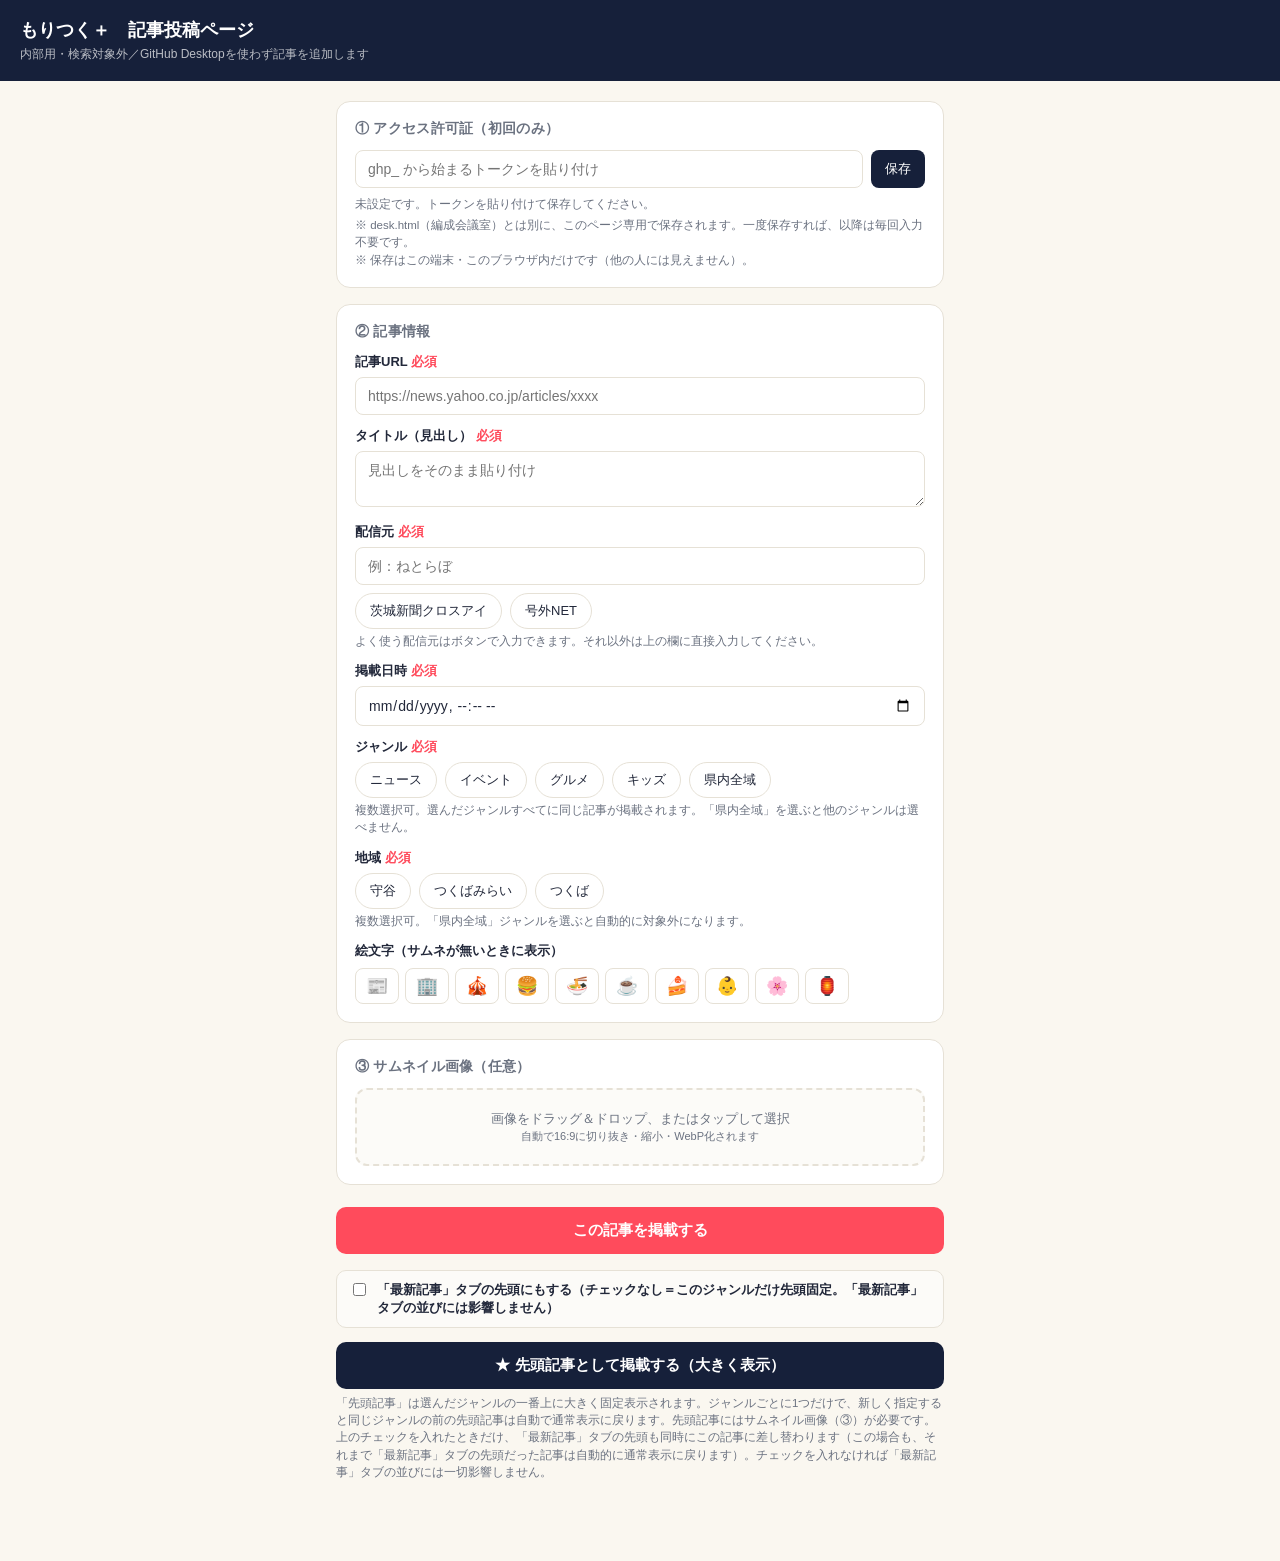
==== add-article.html @ 4d06459f "記事投稿ページジャンル複数選択" ====
<!DOCTYPE html>
<html lang="ja">
<head>
<meta charset="UTF-8">
<meta name="viewport" content="width=device-width, initial-scale=1.0">
<meta name="robots" content="noindex, nofollow">
<title>記事投稿 | もりつく＋（内部用）</title>
<style>
  :root{
    --navy:#16203A; --moriya:#2FA36B; --mirai:#F59E2D; --tsukuba:#3D7BFF; --onair:#FF4B5C;
    --bg:#FAF7F0; --card:#FFFFFF; --line:#E6E1D6; --text:#22283A; --sub:#6B7280;
  }
  *{box-sizing:border-box;}
  body{
    margin:0; font-family:"Hiragino Sans","Yu Gothic",sans-serif;
    background:var(--bg); color:var(--text); padding-bottom:60px;
  }
  header{
    background:var(--navy); color:#fff; padding:18px 20px;
  }
  header h1{margin:0; font-size:18px; font-weight:700;}
  header p{margin:4px 0 0; font-size:12px; opacity:.7;}
  main{max-width:640px; margin:0 auto; padding:20px 16px;}
  .card{
    background:var(--card); border:1px solid var(--line); border-radius:14px;
    padding:18px; margin-bottom:16px;
  }
  .card h2{font-size:14px; margin:0 0 12px; color:var(--sub); font-weight:700; letter-spacing:.02em;}
  label{display:block; font-size:13px; font-weight:600; margin:12px 0 6px;}
  label:first-child{margin-top:0;}
  input[type=text], input[type=url], input[type=datetime-local], textarea, select{
    width:100%; padding:10px 12px; border:1px solid var(--line); border-radius:8px;
    font-size:14px; font-family:inherit; background:#fff; color:var(--text);
  }
  textarea{resize:vertical; min-height:56px;}
  .chips{display:flex; gap:8px; flex-wrap:wrap;}
  .chip{
    padding:8px 14px; border-radius:999px; border:1px solid var(--line);
    background:#fff; font-size:13px; cursor:pointer; user-select:none;
  }
  .chip.on{color:#fff; border-color:transparent;}
  .chip[data-city=moriya].on{background:var(--moriya);}
  .chip[data-city=tsukubamirai].on{background:var(--mirai);}
  .chip[data-city=tsukuba].on{background:var(--tsukuba);}
  .chip[data-city].disabled{opacity:.35; pointer-events:none;}
  .chip[data-genre].disabled{opacity:.35; pointer-events:none;}
  .genre-select{display:flex; gap:8px; flex-wrap:wrap;}
  .genre-select .chip.on{background:var(--navy);}
  #sourceQuickRow .chip.on{background:var(--navy);}
  .emoji-row{display:flex; gap:6px; flex-wrap:wrap; margin-top:8px;}
  .emoji-btn{
    font-size:18px; padding:6px 10px; border-radius:8px; border:1px solid var(--line);
    background:#fff; cursor:pointer;
  }
  .emoji-btn.on{border-color:var(--navy); background:#EEF1F7;}
  .drop{
    border:2px dashed var(--line); border-radius:12px; padding:20px; text-align:center;
    color:var(--sub); font-size:13px; cursor:pointer; background:#FCFBF8;
  }
  .drop.drag{border-color:var(--tsukuba); color:var(--tsukuba);}
  .preview-wrap{margin-top:12px;}
  canvas{width:100%; max-width:100%; border-radius:10px; border:1px solid var(--line); display:block;}
  .slider-row{margin-top:10px;}
  .slider-row span{font-size:12px; color:var(--sub);}
  input[type=range]{width:100%;}
  .thumb-actions{display:flex; gap:8px; margin-top:8px;}
  .btn-sm{
    font-size:12px; padding:6px 10px; border-radius:8px; border:1px solid var(--line);
    background:#fff; cursor:pointer; color:var(--sub);
  }
  .submit-btn{
    width:100%; padding:14px; border:none; border-radius:10px; background:var(--onair);
    color:#fff; font-size:15px; font-weight:700; cursor:pointer; margin-top:6px;
  }
  .submit-btn:disabled{background:#ccc; cursor:not-allowed;}
  .submit-btn.feat{ background:var(--navy); margin-top:10px; }
  .submit-btn.feat:disabled{ background:#ccc; }
  .feat-all-row{
    display:flex; align-items:flex-start; gap:8px; font-weight:600; font-size:13px;
    margin:16px 0 4px; cursor:pointer; padding:10px 12px; border:1px solid var(--line);
    border-radius:10px; background:#FCFBF8;
  }
  .feat-all-row input[type=checkbox]{ width:auto; margin-top:2px; flex-shrink:0; }
  .feat-all-row span{ font-weight:600; color:var(--text); }
  .pat-row{display:flex; gap:8px;}
  .pat-row input{flex:1;}
  .pat-row button{
    padding:10px 14px; border-radius:8px; border:none; background:var(--navy);
    color:#fff; font-size:13px; cursor:pointer; white-space:nowrap;
  }
  .pat-status{font-size:12px; margin-top:8px;}
  .pat-status.ok{color:var(--moriya);}
  .pat-status.ng{color:var(--sub);}
  #log{
    font-size:13px; padding:12px 14px; border-radius:10px; margin-top:12px;
    display:none; white-space:pre-wrap; line-height:1.6;
  }
  #log.show{display:block;}
  #log.ok{background:#EAF7F0; color:#1E7A4C; border:1px solid #BFE6CF;}
  #log.err{background:#FDEDEC; color:#B3261E; border:1px solid #F3C6C3;}
  #log.busy{background:#EEF1F7; color:var(--navy); border:1px solid #D6DCEA;}
  .hint{font-size:11.5px; color:var(--sub); margin-top:4px; line-height:1.5;}
  .req{color:var(--onair);}
</style>
</head>
<body>

<header>
  <h1>もりつく＋　記事投稿ページ</h1>
  <p>内部用・検索対象外／GitHub Desktopを使わず記事を追加します</p>
</header>

<main>

  <div class="card">
    <h2>① アクセス許可証（初回のみ）</h2>
    <div class="pat-row">
      <input type="text" id="patInput" placeholder="ghp_ から始まるトークンを貼り付け">
      <button id="patSaveBtn" type="button">保存</button>
    </div>
    <div class="pat-status" id="patStatus">未設定です。トークンを貼り付けて保存してください。</div>
    <div class="hint">
      ※ desk.html（編成会議室）とは別に、このページ専用で保存されます。一度保存すれば、以降は毎回入力不要です。<br>
      ※ 保存はこの端末・このブラウザ内だけです（他の人には見えません）。
    </div>
  </div>

  <div class="card">
    <h2>② 記事情報</h2>

    <label>記事URL <span class="req">必須</span></label>
    <input type="url" id="f_url" placeholder="https://news.yahoo.co.jp/articles/xxxx">

    <label>タイトル（見出し） <span class="req">必須</span></label>
    <textarea id="f_title" placeholder="見出しをそのまま貼り付け"></textarea>

    <label>配信元 <span class="req">必須</span></label>
    <input type="text" id="f_source" placeholder="例：ねとらぼ">
    <div class="chips" id="sourceQuickRow" style="margin-top:8px;">
      <div class="chip" data-source="茨城新聞クロスアイ">茨城新聞クロスアイ</div>
      <div class="chip" data-source="号外NET">号外NET</div>
    </div>
    <div class="hint">よく使う配信元はボタンで入力できます。それ以外は上の欄に直接入力してください。</div>

    <label>掲載日時 <span class="req">必須</span></label>
    <input type="datetime-local" id="f_date">

    <label>ジャンル <span class="req">必須</span></label>
    <div class="genre-select" id="genreSelect">
      <div class="chip" data-genre="news">ニュース</div>
      <div class="chip" data-genre="event">イベント</div>
      <div class="chip" data-genre="gourmet">グルメ</div>
      <div class="chip" data-genre="kids">キッズ</div>
      <div class="chip" data-genre="ibaraki">県内全域</div>
    </div>
    <div class="hint" id="genreHint">複数選択可。選んだジャンルすべてに同じ記事が掲載されます。「県内全域」を選ぶと他のジャンルは選べません。</div>

    <label>地域 <span id="cityReq" class="req">必須</span></label>
    <div class="chips" id="cityChips">
      <div class="chip" data-city="moriya">守谷</div>
      <div class="chip" data-city="tsukubamirai">つくばみらい</div>
      <div class="chip" data-city="tsukuba">つくば</div>
    </div>
    <div class="hint" id="cityHint">複数選択可。「県内全域」ジャンルを選ぶと自動的に対象外になります。</div>

    <label>絵文字（サムネが無いときに表示）</label>
    <div class="emoji-row" id="emojiRow">
      <div class="emoji-btn" data-emoji="📰">📰</div>
      <div class="emoji-btn" data-emoji="🏢">🏢</div>
      <div class="emoji-btn" data-emoji="🎪">🎪</div>
      <div class="emoji-btn" data-emoji="🍔">🍔</div>
      <div class="emoji-btn" data-emoji="🍜">🍜</div>
      <div class="emoji-btn" data-emoji="☕">☕</div>
      <div class="emoji-btn" data-emoji="🍰">🍰</div>
      <div class="emoji-btn" data-emoji="👶">👶</div>
      <div class="emoji-btn" data-emoji="🌸">🌸</div>
      <div class="emoji-btn" data-emoji="🏮">🏮</div>
    </div>
  </div>

  <div class="card">
    <h2>③ サムネイル画像（任意）</h2>
    <div class="drop" id="dropZone">
      画像をドラッグ＆ドロップ、またはタップして選択<br>
      <span style="font-size:11px;">自動で16:9に切り抜き・縮小・WebP化されます</span>
    </div>
    <input type="file" id="fileInput" accept="image/*" style="display:none;">
    <div class="preview-wrap" id="previewWrap" style="display:none;">
      <canvas id="canvas" width="1200" height="675"></canvas>
      <div class="slider-row">
        <span id="sliderLabel">切り取り位置</span>
        <input type="range" id="posSlider" min="0" max="100" value="50">
      </div>
      <div class="thumb-actions">
        <button type="button" class="btn-sm" id="clearThumbBtn">サムネを外す</button>
        <span class="hint" id="sizeHint" style="margin:auto 0 auto 4px;"></span>
      </div>
    </div>
  </div>

  <button type="button" class="submit-btn" id="submitBtn">この記事を掲載する</button>

  <label class="feat-all-row" for="featAllCheck">
    <input type="checkbox" id="featAllCheck">
    <span>「最新記事」タブの先頭にもする（チェックなし＝このジャンルだけ先頭固定。「最新記事」タブの並びには影響しません）</span>
  </label>
  <button type="button" class="submit-btn feat" id="submitFeatBtn">★ 先頭記事として掲載する（大きく表示）</button>
  <div class="hint" style="margin-top:6px;">
    「先頭記事」は選んだジャンルの一番上に大きく固定表示されます。ジャンルごとに1つだけで、新しく指定すると同じジャンルの前の先頭記事は自動で通常表示に戻ります。先頭記事にはサムネイル画像（③）が必要です。<br>
    上のチェックを入れたときだけ、「最新記事」タブの先頭も同時にこの記事に差し替わります（この場合も、それまで「最新記事」タブの先頭だった記事は自動的に通常表示に戻ります）。チェックを入れなければ「最新記事」タブの並びには一切影響しません。
  </div>
  <div id="log"></div>

</main>

<script>
(function(){
  const OWNER = "t-h0606";
  const REPO = "moritsuku-plus";
  const ARTICLES_PATH = "data/articles.json";
  const THUMB_DIR = "images/thumbs";
  const PAT_KEY = "moritsuku_add_article_pat";

  // ---------- PAT ----------
  const patInput = document.getElementById('patInput');
  const patStatus = document.getElementById('patStatus');

  function loadPat(){ return localStorage.getItem(PAT_KEY) || ""; }
  function refreshPatStatus(){
    const pat = loadPat();
    if(pat){
      patStatus.textContent = "設定済みです（保存済みのトークンを使用します）";
      patStatus.className = "pat-status ok";
      patInput.value = "";
      patInput.placeholder = "変更する場合はここに新しいトークンを貼り付け";
    } else {
      patStatus.textContent = "未設定です。トークンを貼り付けて保存してください。";
      patStatus.className = "pat-status ng";
    }
  }
  document.getElementById('patSaveBtn').addEventListener('click', function(){
    const v = patInput.value.trim();
    if(!v){ alert("トークンを入力してください"); return; }
    localStorage.setItem(PAT_KEY, v);
    refreshPatStatus();
  });
  refreshPatStatus();

  // ---------- ジャンル・地域 ----------
  const selectedGenres = new Set();
  const selectedCities = new Set();

  function updateGenreLock(){
    // 「県内全域」を選んでいる間は他のジャンルを選べないようにする（互いに排他）
    const isIbaraki = selectedGenres.has('ibaraki');
    document.querySelectorAll('#genreSelect .chip').forEach(el=>{
      if (el.dataset.genre !== 'ibaraki') el.classList.toggle('disabled', isIbaraki);
    });
  }

  document.querySelectorAll('#genreSelect .chip').forEach(el=>{
    el.addEventListener('click', function(){
      const g = el.dataset.genre;
      if (g === 'ibaraki') {
        if (selectedGenres.has('ibaraki')) {
          selectedGenres.delete('ibaraki');
          el.classList.remove('on');
        } else {
          // 県内全域を選んだら、他のジャンルはすべて解除する
          selectedGenres.clear();
          selectedGenres.add('ibaraki');
          document.querySelectorAll('#genreSelect .chip').forEach(x => x.classList.remove('on'));
          el.classList.add('on');
        }
      } else {
        if (selectedGenres.has('ibaraki')) return; // 念のための保険（通常はdisabledで弾かれる）
        if (selectedGenres.has(g)) {
          selectedGenres.delete(g);
          el.classList.remove('on');
        } else {
          selectedGenres.add(g);
          el.classList.add('on');
        }
      }
      updateGenreLock();
      updateCityLock();
    });
  });

  function updateCityLock(){
    const isIbaraki = selectedGenres.has('ibaraki');
    document.querySelectorAll('#cityChips .chip').forEach(el=>{
      el.classList.toggle('disabled', isIbaraki);
      if(isIbaraki){ el.classList.remove('on'); selectedCities.delete(el.dataset.city); }
    });
    document.getElementById('cityReq').style.display = isIbaraki ? 'none' : 'inline';
    document.getElementById('cityHint').textContent = isIbaraki
      ? "「県内全域」ジャンルのため、地域は自動的に対象外（空）になります。"
      : "複数選択可。「県内全域」ジャンルを選ぶと自動的に対象外になります。";
  }

  document.querySelectorAll('#cityChips .chip').forEach(el=>{
    el.addEventListener('click', function(){
      if(el.classList.contains('disabled')) return;
      el.classList.toggle('on');
      const c = el.dataset.city;
      if(el.classList.contains('on')) selectedCities.add(c); else selectedCities.delete(c);
    });
  });

  // ---------- 配信元クイック入力 ----------
  const sourceInput = document.getElementById('f_source');
  function refreshSourceQuickState(){
    const val = sourceInput.value;
    document.querySelectorAll('#sourceQuickRow .chip').forEach(el=>{
      el.classList.toggle('on', el.dataset.source === val);
    });
  }
  document.querySelectorAll('#sourceQuickRow .chip').forEach(el=>{
    el.addEventListener('click', function(){
      sourceInput.value = el.dataset.source;
      refreshSourceQuickState();
    });
  });
  sourceInput.addEventListener('input', refreshSourceQuickState);

  // ---------- 絵文字 ----------
  let selectedEmoji = "";
  document.querySelectorAll('.emoji-btn').forEach(el=>{
    el.addEventListener('click', function(){
      document.querySelectorAll('.emoji-btn').forEach(x=>x.classList.remove('on'));
      el.classList.add('on');
      selectedEmoji = el.dataset.emoji;
    });
  });

  // ---------- 画像処理 ----------
  const dropZone = document.getElementById('dropZone');
  const fileInput = document.getElementById('fileInput');
  const previewWrap = document.getElementById('previewWrap');
  const canvas = document.getElementById('canvas');
  const ctx = canvas.getContext('2d');
  const posSlider = document.getElementById('posSlider');
  const sliderLabel = document.getElementById('sliderLabel');
  const sizeHint = document.getElementById('sizeHint');

  let uploadedImg = null;
  let cropAxis = 'v'; // 'v' = 縦方向をスライド, 'h' = 横方向をスライド
  let thumbBlob = null;
  let thumbFilename = null;

  dropZone.addEventListener('click', ()=>fileInput.click());
  dropZone.addEventListener('dragover', e=>{ e.preventDefault(); dropZone.classList.add('drag'); });
  dropZone.addEventListener('dragleave', ()=> dropZone.classList.remove('drag'));
  dropZone.addEventListener('drop', e=>{
    e.preventDefault(); dropZone.classList.remove('drag');
    if(e.dataTransfer.files && e.dataTransfer.files[0]) handleFile(e.dataTransfer.files[0]);
  });
  fileInput.addEventListener('change', e=>{
    if(e.target.files && e.target.files[0]) handleFile(e.target.files[0]);
  });

  function handleFile(file){
    const reader = new FileReader();
    reader.onload = function(e){
      const img = new Image();
      img.onload = function(){
        uploadedImg = img;
        const srcRatio = img.width / img.height;
        const targetRatio = 16/9;
        cropAxis = srcRatio > targetRatio ? 'h' : 'v';
        sliderLabel.textContent = cropAxis === 'v' ? '上下の位置' : '左右の位置';
        posSlider.value = 50;
        previewWrap.style.display = 'block';
        drawCanvas();
      };
      img.src = e.target.result;
    };
    reader.readAsDataURL(file);
  }

  function drawCanvas(){
    if(!uploadedImg) return;
    const img = uploadedImg;
    const targetRatio = 16/9;
    let sx, sy, sw, sh;
    const pos = posSlider.value / 100;
    if(cropAxis === 'h'){
      sh = img.height;
      sw = sh * targetRatio;
      sx = (img.width - sw) * pos;
      sy = 0;
    } else {
      sw = img.width;
      sh = sw / targetRatio;
      sx = 0;
      sy = (img.height - sh) * pos;
    }
    ctx.clearRect(0,0,canvas.width,canvas.height);
    ctx.drawImage(img, sx, sy, sw, sh, 0, 0, canvas.width, canvas.height);
    canvas.toBlob(function(blob){
      thumbBlob = blob;
      sizeHint.textContent = blob ? ("約 " + Math.round(blob.size/1024) + "KB") : "";
    }, 'image/webp', 0.72);
  }
  posSlider.addEventListener('input', drawCanvas);

  document.getElementById('clearThumbBtn').addEventListener('click', function(){
    uploadedImg = null; thumbBlob = null; thumbFilename = null;
    previewWrap.style.display = 'none';
    fileInput.value = '';
  });

  // ---------- base64 (UTF-8対応) ----------
  function b64EncodeUnicode(str){
    const bytes = new TextEncoder().encode(str);
    let binary = '';
    for(let i=0;i<bytes.length;i++) binary += String.fromCharCode(bytes[i]);
    return btoa(binary);
  }
  function b64DecodeUnicode(b64){
    const binary = atob(b64.replace(/\n/g,''));
    const bytes = new Uint8Array(binary.length);
    for(let i=0;i<binary.length;i++) bytes[i] = binary.charCodeAt(i);
    return new TextDecoder('utf-8').decode(bytes);
  }
  function blobToBase64(blob){
    return new Promise((resolve, reject)=>{
      const reader = new FileReader();
      reader.onloadend = ()=> resolve(reader.result.split(',')[1]);
      reader.onerror = reject;
      reader.readAsDataURL(blob);
    });
  }
  function randHex(n){
    let s = '';
    const chars = '0123456789abcdef';
    for(let i=0;i<n;i++) s += chars[Math.floor(Math.random()*16)];
    return s;
  }

  // ---------- GitHub API ----------
  function ghHeaders(pat){
    return {
      "Authorization": "token " + pat,
      "Accept": "application/vnd.github+json"
    };
  }
  async function ghGetFile(pat, path){
    const res = await fetch(`https://api.github.com/repos/${OWNER}/${REPO}/contents/${path}`, {
      headers: ghHeaders(pat)
    });
    if(!res.ok){
      const t = await res.text();
      throw new Error(`取得失敗 (${res.status}): ${t.slice(0,200)}`);
    }
    return res.json();
  }
  async function ghPutFile(pat, path, base64Content, message, sha){
    const body = { message, content: base64Content };
    if(sha) body.sha = sha;
    const res = await fetch(`https://api.github.com/repos/${OWNER}/${REPO}/contents/${path}`, {
      method: 'PUT',
      headers: Object.assign({ "Content-Type": "application/json" }, ghHeaders(pat)),
      body: JSON.stringify(body)
    });
    if(!res.ok){
      const t = await res.text();
      throw new Error(`更新失敗 (${res.status}): ${t.slice(0,300)}`);
    }
    return res.json();
  }

  // ---------- 送信 ----------
  const logEl = document.getElementById('log');
  function log(msg, type){
    logEl.textContent = msg;
    logEl.className = 'show ' + (type||'');
  }

  async function submitArticle(asFeatured){
    const pat = loadPat();
    const url = document.getElementById('f_url').value.trim();
    const title = document.getElementById('f_title').value.trim();
    const source = document.getElementById('f_source').value.trim();
    const dateRaw = document.getElementById('f_date').value; // YYYY-MM-DDTHH:MM
    const featAllCheck = document.getElementById('featAllCheck');
    const alsoAll = !!(asFeatured && featAllCheck && featAllCheck.checked);

    if(!pat){ log("① のアクセス許可証が未設定です。先に保存してください。", 'err'); return; }
    if(!url || !title || !source || !dateRaw || selectedGenres.size === 0){
      log("必須項目（URL・タイトル・配信元・掲載日時・ジャンル）が足りません。", 'err'); return;
    }
    if(!selectedGenres.has('ibaraki') && selectedCities.size === 0){
      log("地域を1つ以上選んでください（県内全域ジャンルの場合は不要です）。", 'err'); return;
    }
    if(asFeatured && !thumbBlob){
      log("先頭記事にはサムネイル画像が必要です。③でサムネイル画像を追加してください。", 'err'); return;
    }

    const submitBtn = document.getElementById('submitBtn');
    const submitFeatBtn = document.getElementById('submitFeatBtn');
    submitBtn.disabled = true; submitFeatBtn.disabled = true;
    log("処理中です…", 'busy');

    try{
      const genreArray = Array.from(selectedGenres);
      // サムネのファイル名を決定
      let thumbPath = "";
      if(thumbBlob){
        const dateOnly = dateRaw.slice(0,10);
        thumbFilename = `${dateOnly}-${genreArray.join('_')}-${randHex(4)}.webp`;
        thumbPath = `${THUMB_DIR}/${thumbFilename}`;
      }

      // 1) articles.json を取得
      log("記事一覧を取得中…", 'busy');
      const fileData = await ghGetFile(pat, ARTICLES_PATH);
      const jsonText = b64DecodeUnicode(fileData.content);
      const data = JSON.parse(jsonText);
      if(!Array.isArray(data.items)) throw new Error("articles.json の形式が想定と違います（items が見つかりません）");

      const newArticle = {
        title: title,
        source: source,
        date: dateRaw,
        city: selectedGenres.has('ibaraki') ? [] : Array.from(selectedCities),
        category: genreArray,
        emoji: selectedEmoji || "📰",
        url: url,
        thumb: thumbPath
      };
      if(asFeatured) newArticle.featured = true;
      if(alsoAll) newArticle.featuredAll = true;

      // 記事のcategoryは「文字列1つ」（旧・編成会議室経由）と「配列」（今回から）の
      // 両方があり得るため、この判定関数でどちらの形でも同じように扱う
      function itemHasGenre(item, g){
        return Array.isArray(item.category) ? item.category.includes(g) : item.category === g;
      }

      const newItems = data.items.slice();
      if(asFeatured){
        // 選んだジャンルそれぞれについて、既存の先頭記事フラグを外す（ジャンルにつき先頭記事は1つ）
        newItems.forEach(a => {
          if(a.featured && genreArray.some(g => itemHasGenre(a, g))) delete a.featured;
        });
        // チェックを入れたときだけ「最新記事」タブの先頭も差し替える（featuredAllは全体で1つだけ。
        // ジャンルの featured とは独立しているので、チェックを入れなければ既存の featuredAll には触れない）
        if(alsoAll){
          newItems.forEach(a => { if(a.featuredAll) delete a.featuredAll; });
        }
        // 記事本体は配列の先頭に置く（表示順は日付・featured/featuredAllで決まるため、
        // 配列上の位置そのものは表示に影響しない）
        newItems.unshift(newArticle);
      } else {
        // 通常記事は先頭記事の直後（2番目）に挿入
        if(newItems.length === 0){ newItems.push(newArticle); }
        else { newItems.splice(1, 0, newArticle); }
      }
      data.items = newItems;

      // 更新日時を「今」に設定（＝この記事を掲載した瞬間の日付・時刻）。
      // サイト見出しの「◯月◯日HH:MM更新」はこの値を表示する。
      const nowD = new Date();
      const pad2 = n => String(n).padStart(2, "0");
      data.updated = `${nowD.getFullYear()}-${pad2(nowD.getMonth()+1)}-${pad2(nowD.getDate())}T${pad2(nowD.getHours())}:${pad2(nowD.getMinutes())}`;

      // 2) サムネ画像を先にアップロード（あれば）
      if(thumbBlob){
        log("サムネイル画像をアップロード中…", 'busy');
        const imgB64 = await blobToBase64(thumbBlob);
        await ghPutFile(pat, thumbPath, imgB64, `サムネ追加: ${thumbFilename}`);
      }

      // 3) articles.json を更新
      log("記事一覧を更新中…", 'busy');
      const newContentB64 = b64EncodeUnicode(JSON.stringify(data, null, 2));
      await ghPutFile(pat, ARTICLES_PATH, newContentB64, `記事追加${asFeatured ? "(先頭記事)" : ""}: ${title}`, fileData.sha);

      let doneMsg = asFeatured ? "先頭記事として掲載しました！" : "掲載が完了しました！";
      if(alsoAll) doneMsg = "先頭記事として掲載し、「最新記事」タブの先頭も差し替えました！";
      log(doneMsg + "サイトに反映されるまで1〜2分ほどお待ちください。\n(強制再読み込み: Ctrl+Shift+R)", 'ok');

      // フォームをリセット（PATは残す）
      document.getElementById('f_url').value = '';
      document.getElementById('f_title').value = '';
      document.getElementById('f_source').value = '';
      refreshSourceQuickState();
      document.getElementById('f_date').value = '';
      document.querySelectorAll('#genreSelect .chip').forEach(x=>x.classList.remove('on'));
      document.querySelectorAll('#cityChips .chip').forEach(x=>x.classList.remove('on'));
      document.querySelectorAll('.emoji-btn').forEach(x=>x.classList.remove('on'));
      selectedGenres.clear(); selectedCities.clear(); selectedEmoji = '';
      updateGenreLock();
      updateCityLock();
      uploadedImg = null; thumbBlob = null; thumbFilename = null;
      previewWrap.style.display = 'none';
      fileInput.value = '';
      if(featAllCheck) featAllCheck.checked = false;

    } catch(err){
      log("エラーが発生しました：\n" + err.message, 'err');
    } finally {
      submitBtn.disabled = false; submitFeatBtn.disabled = false;
    }
  }

  document.getElementById('submitBtn').addEventListener('click', () => submitArticle(false));
  document.getElementById('submitFeatBtn').addEventListener('click', () => submitArticle(true));


  updateCityLock();
})();
</script>

</body>
</html>
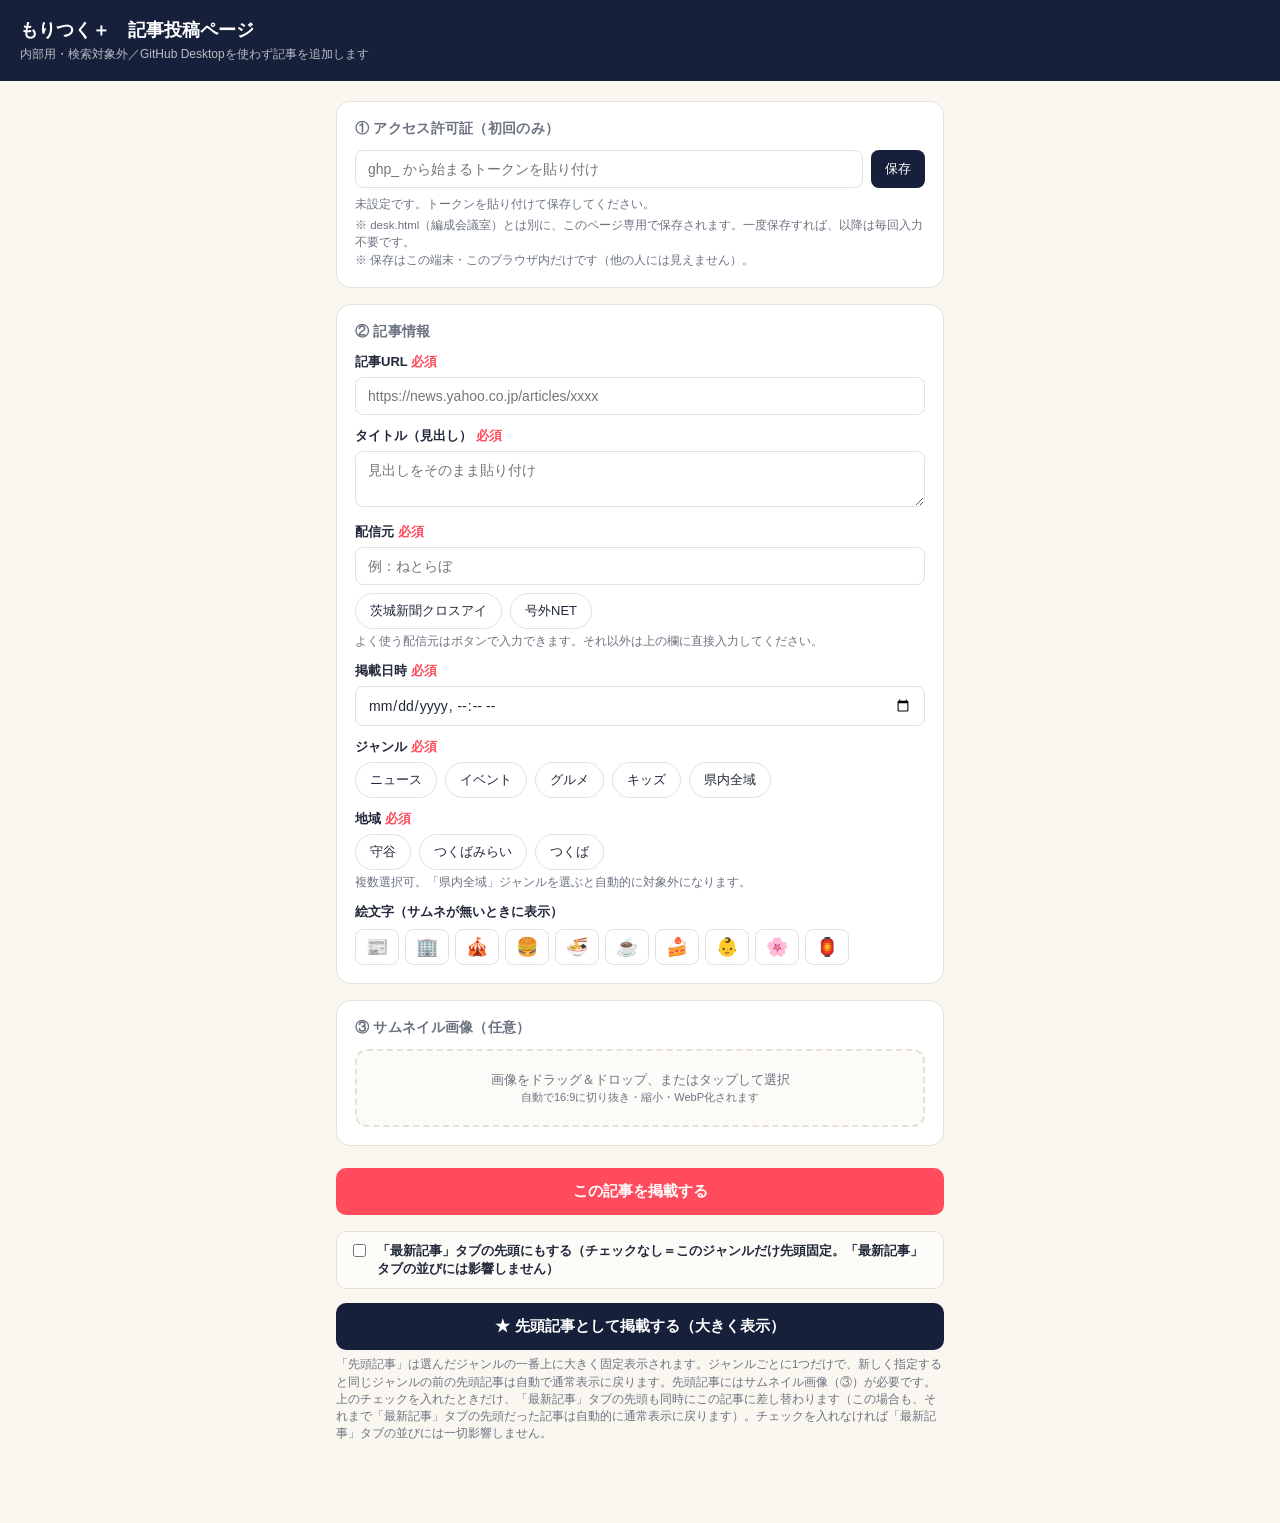
==== commit 4232664d: "記事投稿ページジャンル複数選択解除" ====
--- a/add-article.html
+++ b/add-article.html
@@ -43,7 +43,6 @@
   .chip[data-city=tsukubamirai].on{background:var(--mirai);}
   .chip[data-city=tsukuba].on{background:var(--tsukuba);}
   .chip[data-city].disabled{opacity:.35; pointer-events:none;}
-  .chip[data-genre].disabled{opacity:.35; pointer-events:none;}
   .genre-select{display:flex; gap:8px; flex-wrap:wrap;}
   .genre-select .chip.on{background:var(--navy);}
   #sourceQuickRow .chip.on{background:var(--navy);}
@@ -153,7 +152,6 @@
       <div class="chip" data-genre="kids">キッズ</div>
       <div class="chip" data-genre="ibaraki">県内全域</div>
     </div>
-    <div class="hint" id="genreHint">複数選択可。選んだジャンルすべてに同じ記事が掲載されます。「県内全域」を選ぶと他のジャンルは選べません。</div>
 
     <label>地域 <span id="cityReq" class="req">必須</span></label>
     <div class="chips" id="cityChips">
@@ -247,48 +245,20 @@
   refreshPatStatus();
 
   // ---------- ジャンル・地域 ----------
-  const selectedGenres = new Set();
+  let selectedGenre = null;
   const selectedCities = new Set();
-
-  function updateGenreLock(){
-    // 「県内全域」を選んでいる間は他のジャンルを選べないようにする（互いに排他）
-    const isIbaraki = selectedGenres.has('ibaraki');
-    document.querySelectorAll('#genreSelect .chip').forEach(el=>{
-      if (el.dataset.genre !== 'ibaraki') el.classList.toggle('disabled', isIbaraki);
-    });
-  }
 
   document.querySelectorAll('#genreSelect .chip').forEach(el=>{
     el.addEventListener('click', function(){
-      const g = el.dataset.genre;
-      if (g === 'ibaraki') {
-        if (selectedGenres.has('ibaraki')) {
-          selectedGenres.delete('ibaraki');
-          el.classList.remove('on');
-        } else {
-          // 県内全域を選んだら、他のジャンルはすべて解除する
-          selectedGenres.clear();
-          selectedGenres.add('ibaraki');
-          document.querySelectorAll('#genreSelect .chip').forEach(x => x.classList.remove('on'));
-          el.classList.add('on');
-        }
-      } else {
-        if (selectedGenres.has('ibaraki')) return; // 念のための保険（通常はdisabledで弾かれる）
-        if (selectedGenres.has(g)) {
-          selectedGenres.delete(g);
-          el.classList.remove('on');
-        } else {
-          selectedGenres.add(g);
-          el.classList.add('on');
-        }
-      }
-      updateGenreLock();
+      document.querySelectorAll('#genreSelect .chip').forEach(x=>x.classList.remove('on'));
+      el.classList.add('on');
+      selectedGenre = el.dataset.genre;
       updateCityLock();
     });
   });
 
   function updateCityLock(){
-    const isIbaraki = selectedGenres.has('ibaraki');
+    const isIbaraki = selectedGenre === 'ibaraki';
     document.querySelectorAll('#cityChips .chip').forEach(el=>{
       el.classList.toggle('disabled', isIbaraki);
       if(isIbaraki){ el.classList.remove('on'); selectedCities.delete(el.dataset.city); }
@@ -488,10 +458,10 @@
     const alsoAll = !!(asFeatured && featAllCheck && featAllCheck.checked);
 
     if(!pat){ log("① のアクセス許可証が未設定です。先に保存してください。", 'err'); return; }
-    if(!url || !title || !source || !dateRaw || selectedGenres.size === 0){
+    if(!url || !title || !source || !dateRaw || !selectedGenre){
       log("必須項目（URL・タイトル・配信元・掲載日時・ジャンル）が足りません。", 'err'); return;
     }
-    if(!selectedGenres.has('ibaraki') && selectedCities.size === 0){
+    if(selectedGenre !== 'ibaraki' && selectedCities.size === 0){
       log("地域を1つ以上選んでください（県内全域ジャンルの場合は不要です）。", 'err'); return;
     }
     if(asFeatured && !thumbBlob){
@@ -504,12 +474,11 @@
     log("処理中です…", 'busy');
 
     try{
-      const genreArray = Array.from(selectedGenres);
       // サムネのファイル名を決定
       let thumbPath = "";
       if(thumbBlob){
         const dateOnly = dateRaw.slice(0,10);
-        thumbFilename = `${dateOnly}-${genreArray.join('_')}-${randHex(4)}.webp`;
+        thumbFilename = `${dateOnly}-${selectedGenre}-${randHex(4)}.webp`;
         thumbPath = `${THUMB_DIR}/${thumbFilename}`;
       }
 
@@ -524,8 +493,8 @@
         title: title,
         source: source,
         date: dateRaw,
-        city: selectedGenres.has('ibaraki') ? [] : Array.from(selectedCities),
-        category: genreArray,
+        city: selectedGenre === 'ibaraki' ? [] : Array.from(selectedCities),
+        category: selectedGenre,
         emoji: selectedEmoji || "📰",
         url: url,
         thumb: thumbPath
@@ -533,18 +502,10 @@
       if(asFeatured) newArticle.featured = true;
       if(alsoAll) newArticle.featuredAll = true;
 
-      // 記事のcategoryは「文字列1つ」（旧・編成会議室経由）と「配列」（今回から）の
-      // 両方があり得るため、この判定関数でどちらの形でも同じように扱う
-      function itemHasGenre(item, g){
-        return Array.isArray(item.category) ? item.category.includes(g) : item.category === g;
-      }
-
       const newItems = data.items.slice();
       if(asFeatured){
-        // 選んだジャンルそれぞれについて、既存の先頭記事フラグを外す（ジャンルにつき先頭記事は1つ）
-        newItems.forEach(a => {
-          if(a.featured && genreArray.some(g => itemHasGenre(a, g))) delete a.featured;
-        });
+        // 同じジャンルの既存の先頭記事フラグを外す（ジャンルにつき先頭記事は1つ）
+        newItems.forEach(a => { if(a.category === selectedGenre && a.featured) delete a.featured; });
         // チェックを入れたときだけ「最新記事」タブの先頭も差し替える（featuredAllは全体で1つだけ。
         // ジャンルの featured とは独立しているので、チェックを入れなければ既存の featuredAll には触れない）
         if(alsoAll){
@@ -591,8 +552,7 @@
       document.querySelectorAll('#genreSelect .chip').forEach(x=>x.classList.remove('on'));
       document.querySelectorAll('#cityChips .chip').forEach(x=>x.classList.remove('on'));
       document.querySelectorAll('.emoji-btn').forEach(x=>x.classList.remove('on'));
-      selectedGenres.clear(); selectedCities.clear(); selectedEmoji = '';
-      updateGenreLock();
+      selectedGenre = null; selectedCities.clear(); selectedEmoji = '';
       updateCityLock();
       uploadedImg = null; thumbBlob = null; thumbFilename = null;
       previewWrap.style.display = 'none';
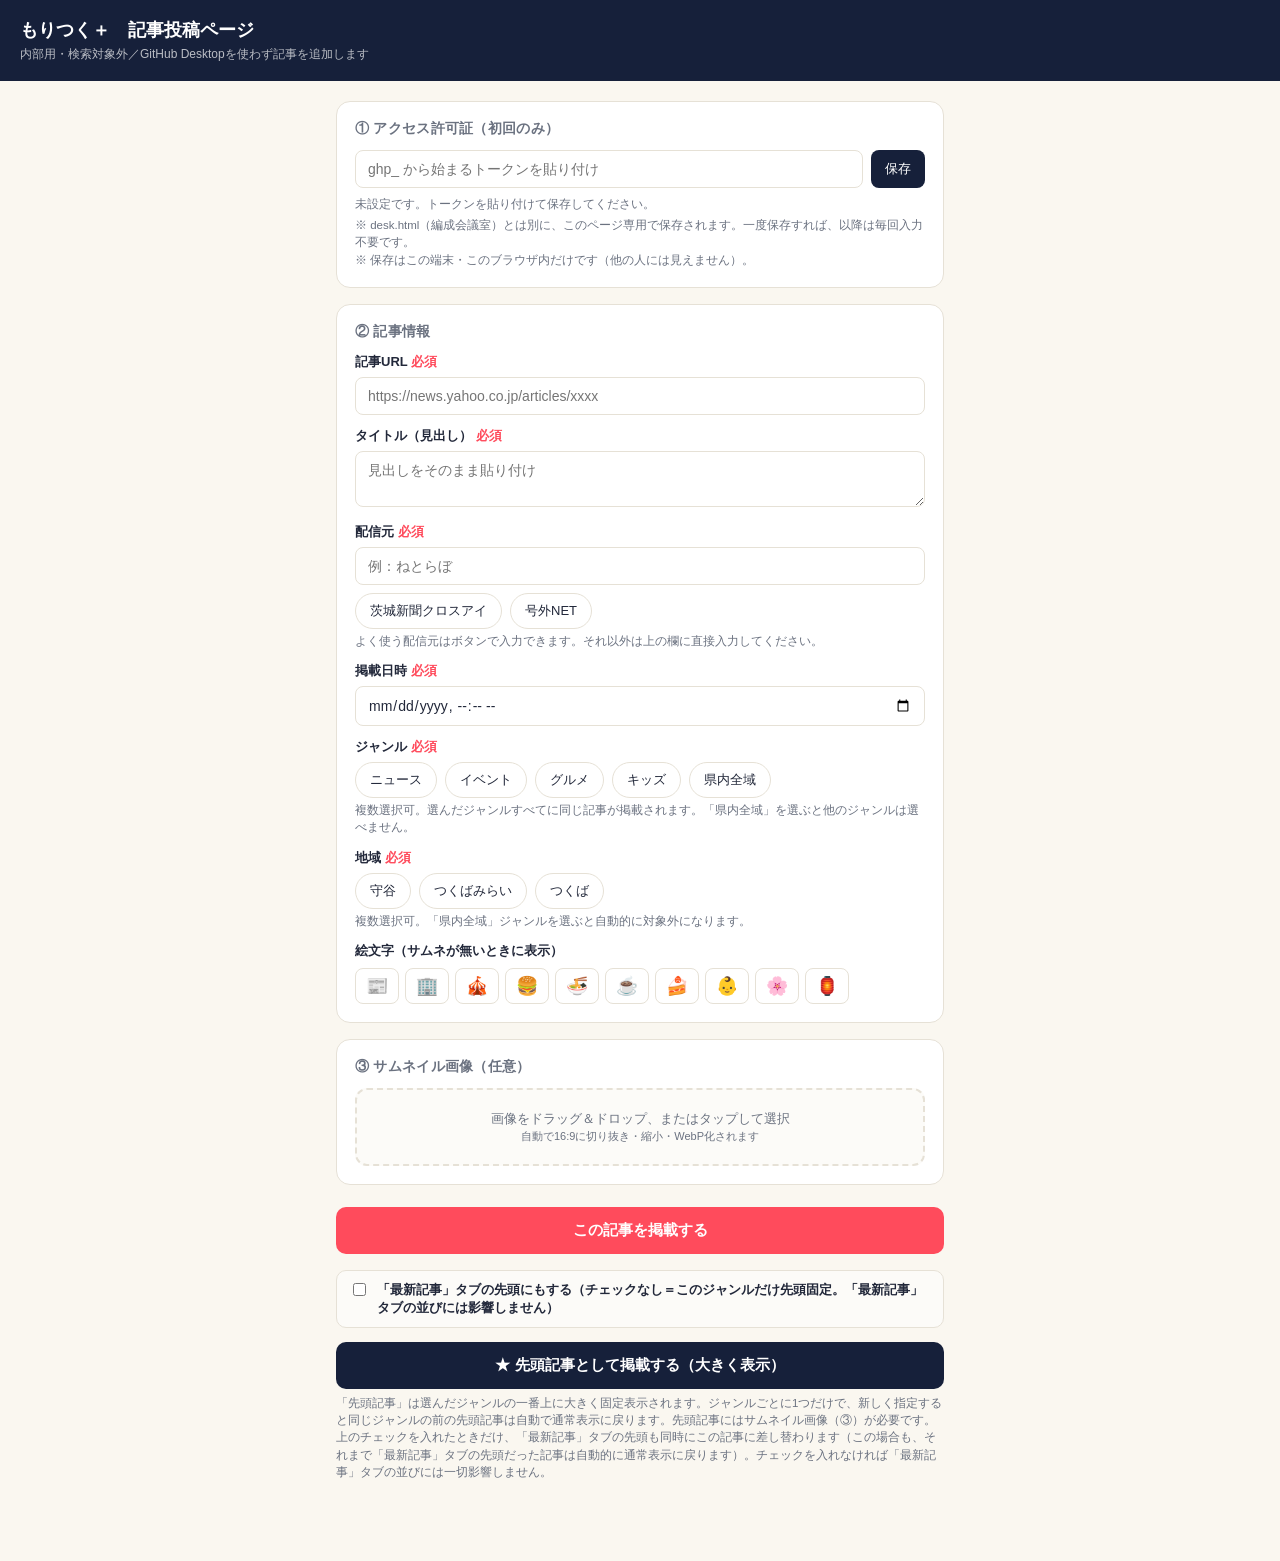
==== commit 6b29027c: "記事投稿ページジャンル複数選択" ====
--- a/add-article.html
+++ b/add-article.html
@@ -43,6 +43,7 @@
   .chip[data-city=tsukubamirai].on{background:var(--mirai);}
   .chip[data-city=tsukuba].on{background:var(--tsukuba);}
   .chip[data-city].disabled{opacity:.35; pointer-events:none;}
+  .chip[data-genre].disabled{opacity:.35; pointer-events:none;}
   .genre-select{display:flex; gap:8px; flex-wrap:wrap;}
   .genre-select .chip.on{background:var(--navy);}
   #sourceQuickRow .chip.on{background:var(--navy);}
@@ -152,6 +153,7 @@
       <div class="chip" data-genre="kids">キッズ</div>
       <div class="chip" data-genre="ibaraki">県内全域</div>
     </div>
+    <div class="hint" id="genreHint">複数選択可。選んだジャンルすべてに同じ記事が掲載されます。「県内全域」を選ぶと他のジャンルは選べません。</div>
 
     <label>地域 <span id="cityReq" class="req">必須</span></label>
     <div class="chips" id="cityChips">
@@ -245,20 +247,48 @@
   refreshPatStatus();
 
   // ---------- ジャンル・地域 ----------
-  let selectedGenre = null;
+  const selectedGenres = new Set();
   const selectedCities = new Set();
+
+  function updateGenreLock(){
+    // 「県内全域」を選んでいる間は他のジャンルを選べないようにする（互いに排他）
+    const isIbaraki = selectedGenres.has('ibaraki');
+    document.querySelectorAll('#genreSelect .chip').forEach(el=>{
+      if (el.dataset.genre !== 'ibaraki') el.classList.toggle('disabled', isIbaraki);
+    });
+  }
 
   document.querySelectorAll('#genreSelect .chip').forEach(el=>{
     el.addEventListener('click', function(){
-      document.querySelectorAll('#genreSelect .chip').forEach(x=>x.classList.remove('on'));
-      el.classList.add('on');
-      selectedGenre = el.dataset.genre;
+      const g = el.dataset.genre;
+      if (g === 'ibaraki') {
+        if (selectedGenres.has('ibaraki')) {
+          selectedGenres.delete('ibaraki');
+          el.classList.remove('on');
+        } else {
+          // 県内全域を選んだら、他のジャンルはすべて解除する
+          selectedGenres.clear();
+          selectedGenres.add('ibaraki');
+          document.querySelectorAll('#genreSelect .chip').forEach(x => x.classList.remove('on'));
+          el.classList.add('on');
+        }
+      } else {
+        if (selectedGenres.has('ibaraki')) return; // 念のための保険（通常はdisabledで弾かれる）
+        if (selectedGenres.has(g)) {
+          selectedGenres.delete(g);
+          el.classList.remove('on');
+        } else {
+          selectedGenres.add(g);
+          el.classList.add('on');
+        }
+      }
+      updateGenreLock();
       updateCityLock();
     });
   });
 
   function updateCityLock(){
-    const isIbaraki = selectedGenre === 'ibaraki';
+    const isIbaraki = selectedGenres.has('ibaraki');
     document.querySelectorAll('#cityChips .chip').forEach(el=>{
       el.classList.toggle('disabled', isIbaraki);
       if(isIbaraki){ el.classList.remove('on'); selectedCities.delete(el.dataset.city); }
@@ -458,10 +488,10 @@
     const alsoAll = !!(asFeatured && featAllCheck && featAllCheck.checked);
 
     if(!pat){ log("① のアクセス許可証が未設定です。先に保存してください。", 'err'); return; }
-    if(!url || !title || !source || !dateRaw || !selectedGenre){
+    if(!url || !title || !source || !dateRaw || selectedGenres.size === 0){
       log("必須項目（URL・タイトル・配信元・掲載日時・ジャンル）が足りません。", 'err'); return;
     }
-    if(selectedGenre !== 'ibaraki' && selectedCities.size === 0){
+    if(!selectedGenres.has('ibaraki') && selectedCities.size === 0){
       log("地域を1つ以上選んでください（県内全域ジャンルの場合は不要です）。", 'err'); return;
     }
     if(asFeatured && !thumbBlob){
@@ -474,11 +504,12 @@
     log("処理中です…", 'busy');
 
     try{
+      const genreArray = Array.from(selectedGenres);
       // サムネのファイル名を決定
       let thumbPath = "";
       if(thumbBlob){
         const dateOnly = dateRaw.slice(0,10);
-        thumbFilename = `${dateOnly}-${selectedGenre}-${randHex(4)}.webp`;
+        thumbFilename = `${dateOnly}-${genreArray.join('_')}-${randHex(4)}.webp`;
         thumbPath = `${THUMB_DIR}/${thumbFilename}`;
       }
 
@@ -493,8 +524,8 @@
         title: title,
         source: source,
         date: dateRaw,
-        city: selectedGenre === 'ibaraki' ? [] : Array.from(selectedCities),
-        category: selectedGenre,
+        city: selectedGenres.has('ibaraki') ? [] : Array.from(selectedCities),
+        category: genreArray,
         emoji: selectedEmoji || "📰",
         url: url,
         thumb: thumbPath
@@ -502,10 +533,18 @@
       if(asFeatured) newArticle.featured = true;
       if(alsoAll) newArticle.featuredAll = true;
 
+      // 記事のcategoryは「文字列1つ」（旧・編成会議室経由）と「配列」（今回から）の
+      // 両方があり得るため、この判定関数でどちらの形でも同じように扱う
+      function itemHasGenre(item, g){
+        return Array.isArray(item.category) ? item.category.includes(g) : item.category === g;
+      }
+
       const newItems = data.items.slice();
       if(asFeatured){
-        // 同じジャンルの既存の先頭記事フラグを外す（ジャンルにつき先頭記事は1つ）
-        newItems.forEach(a => { if(a.category === selectedGenre && a.featured) delete a.featured; });
+        // 選んだジャンルそれぞれについて、既存の先頭記事フラグを外す（ジャンルにつき先頭記事は1つ）
+        newItems.forEach(a => {
+          if(a.featured && genreArray.some(g => itemHasGenre(a, g))) delete a.featured;
+        });
         // チェックを入れたときだけ「最新記事」タブの先頭も差し替える（featuredAllは全体で1つだけ。
         // ジャンルの featured とは独立しているので、チェックを入れなければ既存の featuredAll には触れない）
         if(alsoAll){
@@ -552,7 +591,8 @@
       document.querySelectorAll('#genreSelect .chip').forEach(x=>x.classList.remove('on'));
       document.querySelectorAll('#cityChips .chip').forEach(x=>x.classList.remove('on'));
       document.querySelectorAll('.emoji-btn').forEach(x=>x.classList.remove('on'));
-      selectedGenre = null; selectedCities.clear(); selectedEmoji = '';
+      selectedGenres.clear(); selectedCities.clear(); selectedEmoji = '';
+      updateGenreLock();
       updateCityLock();
       uploadedImg = null; thumbBlob = null; thumbFilename = null;
       previewWrap.style.display = 'none';
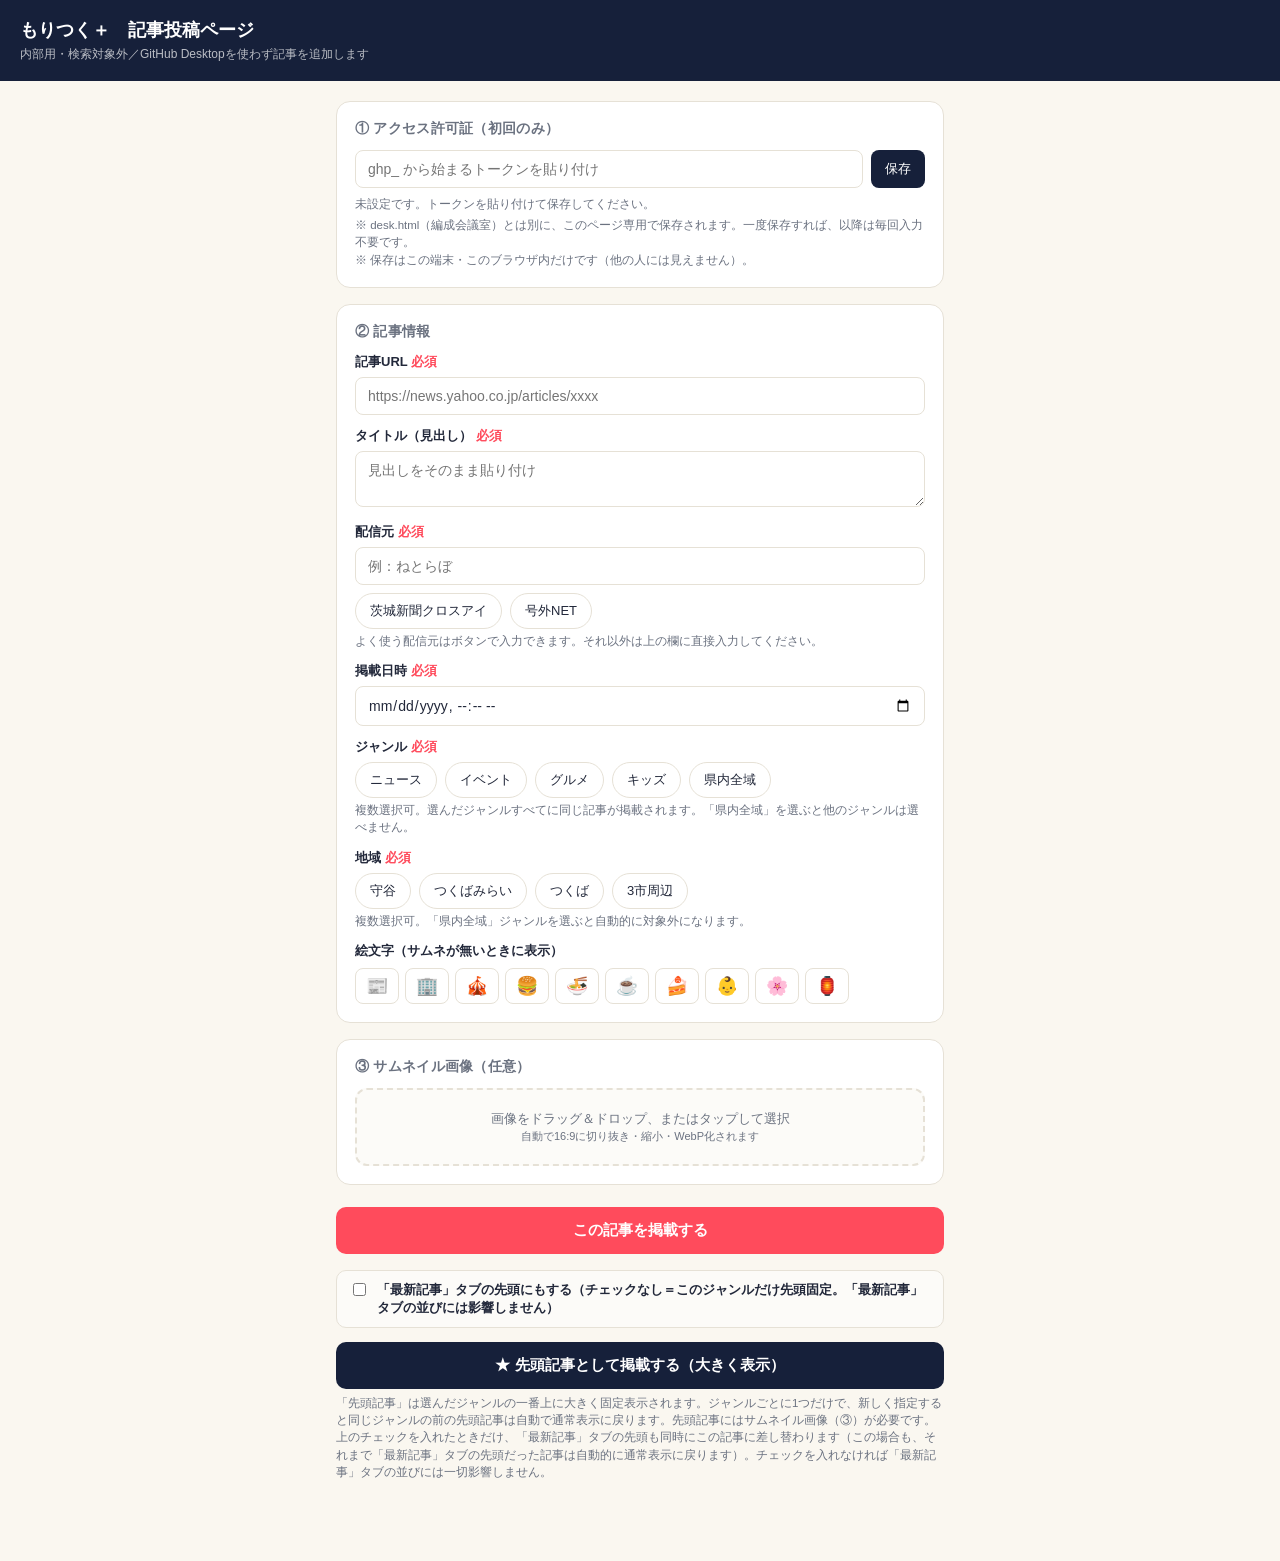
==== commit 4f50828e: "3市周辺追加" ====
--- a/add-article.html
+++ b/add-article.html
@@ -160,6 +160,7 @@
       <div class="chip" data-city="moriya">守谷</div>
       <div class="chip" data-city="tsukubamirai">つくばみらい</div>
       <div class="chip" data-city="tsukuba">つくば</div>
+      <div class="chip" data-city="kinko">3市周辺</div>
     </div>
     <div class="hint" id="cityHint">複数選択可。「県内全域」ジャンルを選ぶと自動的に対象外になります。</div>
 
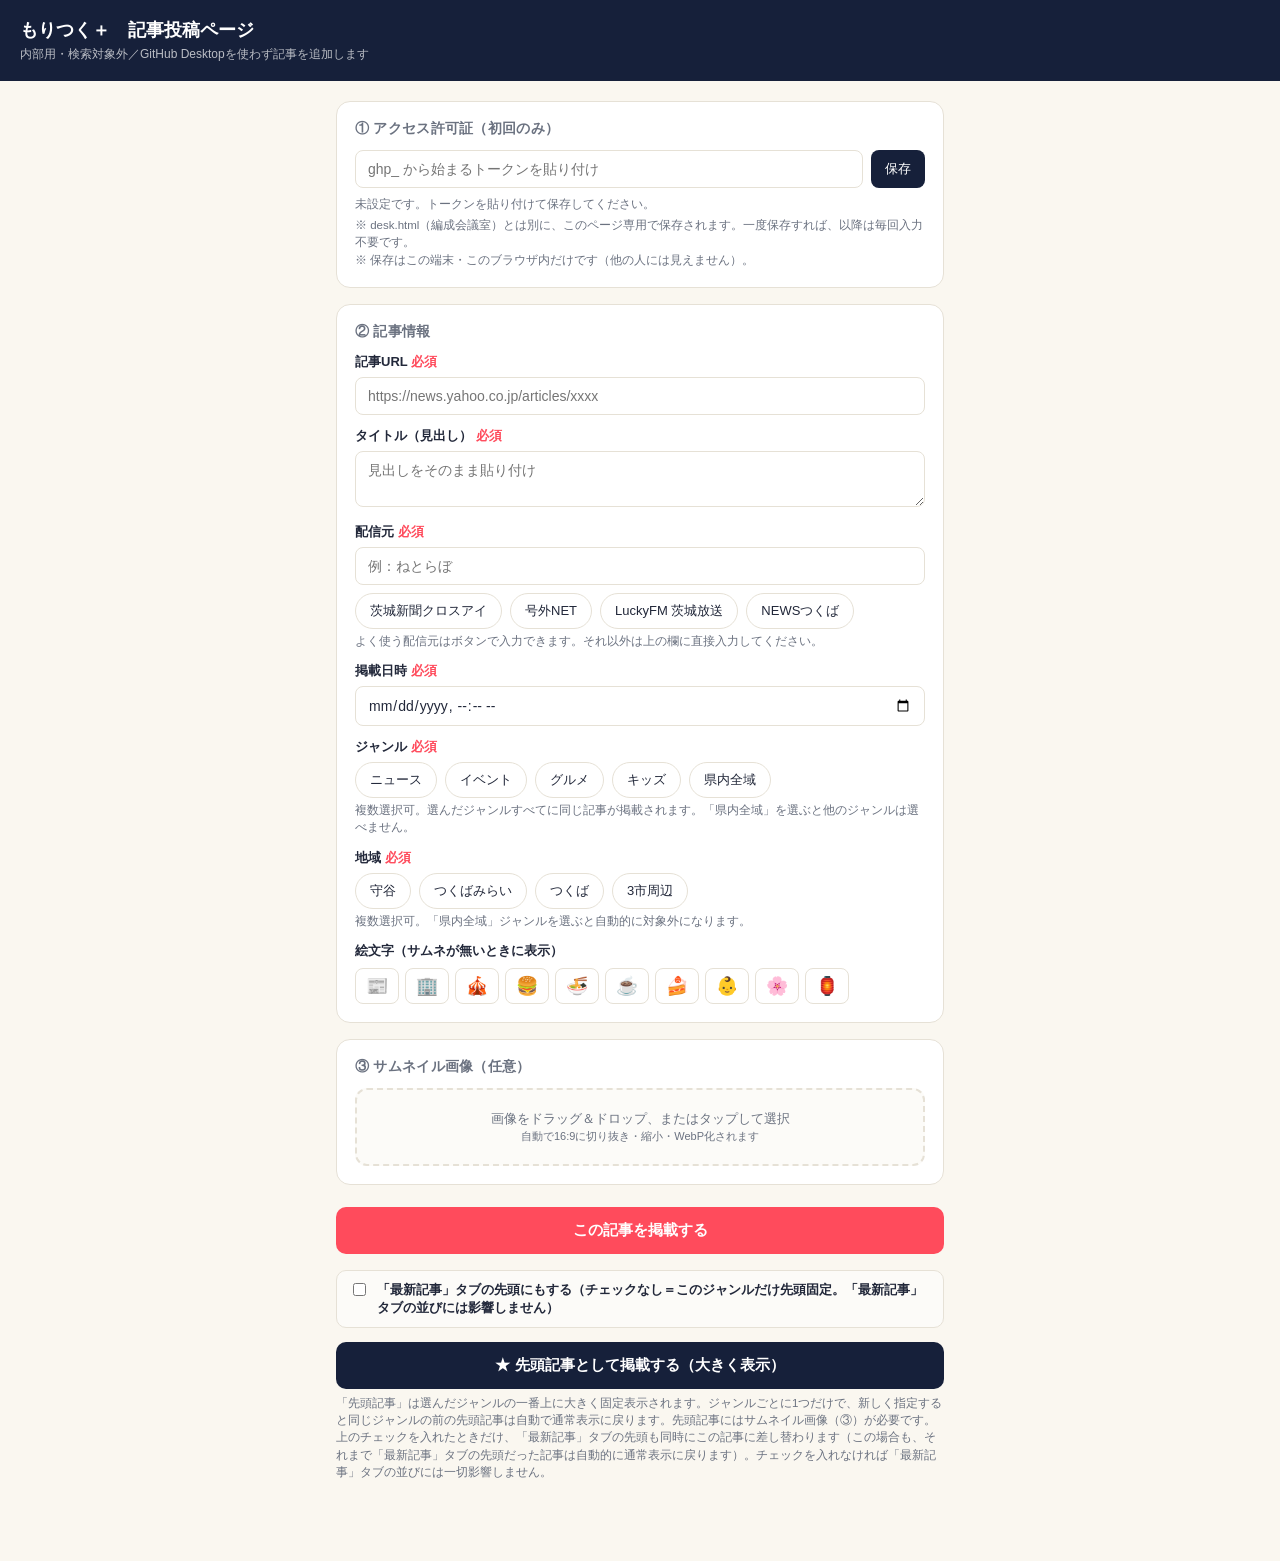
==== commit 67347c5d: "記事投稿ページ配信元追加" ====
--- a/add-article.html
+++ b/add-article.html
@@ -7,7 +7,7 @@
 <title>記事投稿 | もりつく＋（内部用）</title>
 <style>
   :root{
-    --navy:#16203A; --moriya:#2FA36B; --mirai:#F59E2D; --tsukuba:#3D7BFF; --onair:#FF4B5C;
+    --navy:#16203A; --moriya:#2FA36B; --mirai:#F59E2D; --tsukuba:#3D7BFF; --kinko:#8892A6; --onair:#FF4B5C;
     --bg:#FAF7F0; --card:#FFFFFF; --line:#E6E1D6; --text:#22283A; --sub:#6B7280;
   }
   *{box-sizing:border-box;}
@@ -42,6 +42,7 @@
   .chip[data-city=moriya].on{background:var(--moriya);}
   .chip[data-city=tsukubamirai].on{background:var(--mirai);}
   .chip[data-city=tsukuba].on{background:var(--tsukuba);}
+  .chip[data-city=kinko].on{background:var(--kinko);}
   .chip[data-city].disabled{opacity:.35; pointer-events:none;}
   .chip[data-genre].disabled{opacity:.35; pointer-events:none;}
   .genre-select{display:flex; gap:8px; flex-wrap:wrap;}
@@ -139,6 +140,8 @@
     <div class="chips" id="sourceQuickRow" style="margin-top:8px;">
       <div class="chip" data-source="茨城新聞クロスアイ">茨城新聞クロスアイ</div>
       <div class="chip" data-source="号外NET">号外NET</div>
+      <div class="chip" data-source="LuckyFM 茨城放送">LuckyFM 茨城放送</div>
+      <div class="chip" data-source="NEWSつくば">NEWSつくば</div>
     </div>
     <div class="hint">よく使う配信元はボタンで入力できます。それ以外は上の欄に直接入力してください。</div>
 
